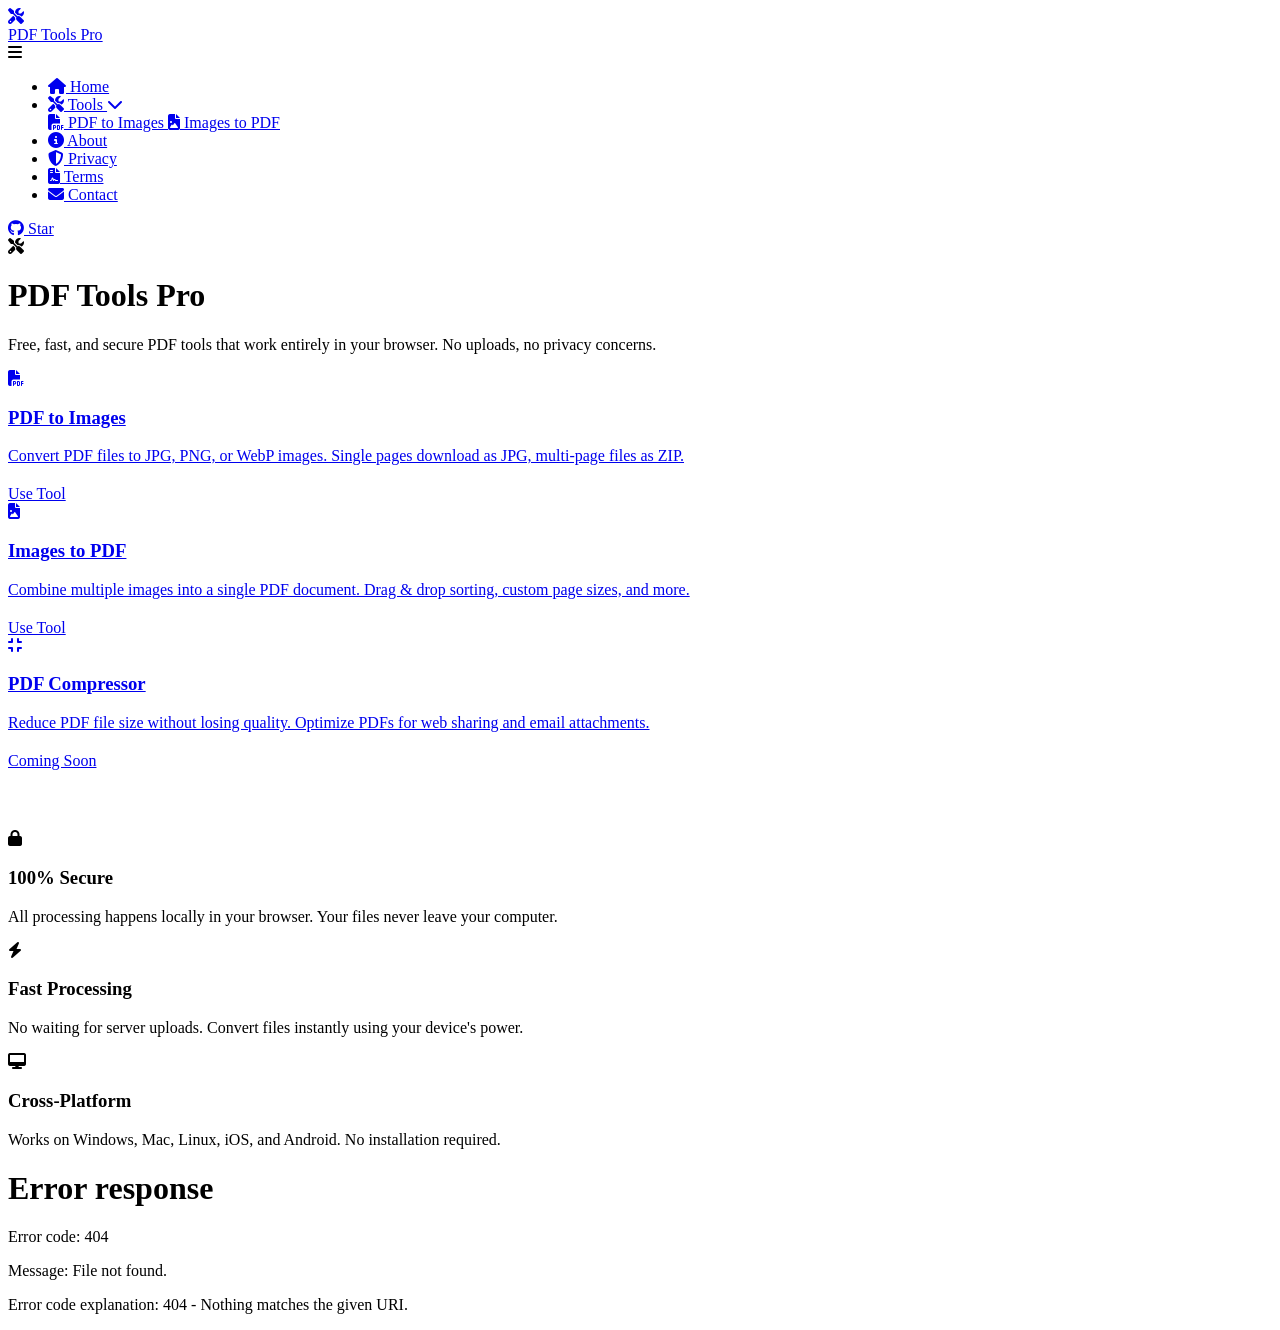
==== index.html @ 6f32bc09 "Add files via upload" ====
<!DOCTYPE html>
<html lang="en">
<head>
    <meta charset="UTF-8">
    <meta name="viewport" content="width=device-width, initial-scale=1.0">
    <title>PDF Tools Pro | Free Online PDF Converter</title>
    <link rel="stylesheet" href="https://cdnjs.cloudflare.com/ajax/libs/font-awesome/6.4.0/css/all.min.css">
    <link rel="stylesheet" href="style.css">
    <link rel="icon" href="assets/images/favicon.ico" type="image/x-icon">
</head>
<body>
    <div id="navigation-container"></div>
    
    <div class="container">
        <header>
            <div class="logo">
                <div class="logo-icon">
                    <i class="fas fa-tools"></i>
                </div>
                <h1>PDF Tools Pro</h1>
            </div>
            <p class="tagline">Free, fast, and secure PDF tools that work entirely in your browser. No uploads, no privacy concerns.</p>
        </header>

        <main>
            <div class="tools-grid">
                <a href="pdf-to-images.html" class="tool-card">
                    <div class="tool-icon">
                        <i class="fas fa-file-pdf"></i>
                    </div>
                    <h3>PDF to Images</h3>
                    <p>Convert PDF files to JPG, PNG, or WebP images. Single pages download as JPG, multi-page files as ZIP.</p>
                    <div class="btn" style="margin-top: 20px;">Use Tool</div>
                </a>
                
                <a href="image-to-pdf.html" class="tool-card">
                    <div class="tool-icon">
                        <i class="fas fa-file-image"></i>
                    </div>
                    <h3>Images to PDF</h3>
                    <p>Combine multiple images into a single PDF document. Drag & drop sorting, custom page sizes, and more.</p>
                    <div class="btn" style="margin-top: 20px;">Use Tool</div>
                </a>
                
                <a href="#" class="tool-card">
                    <div class="tool-icon">
                        <i class="fas fa-compress"></i>
                    </div>
                    <h3>PDF Compressor</h3>
                    <p>Reduce PDF file size without losing quality. Optimize PDFs for web sharing and email attachments.</p>
                    <div class="btn" style="margin-top: 20px;">Coming Soon</div>
                </a>
            </div>
            
            <div class="features" style="margin-top: 60px;">
                <div class="feature-card">
                    <div class="feature-icon">
                        <i class="fas fa-lock"></i>
                    </div>
                    <h3>100% Secure</h3>
                    <p>All processing happens locally in your browser. Your files never leave your computer.</p>
                </div>
                
                <div class="feature-card">
                    <div class="feature-icon">
                        <i class="fas fa-bolt"></i>
                    </div>
                    <h3>Fast Processing</h3>
                    <p>No waiting for server uploads. Convert files instantly using your device's power.</p>
                </div>
                
                <div class="feature-card">
                    <div class="feature-icon">
                        <i class="fas fa-desktop"></i>
                    </div>
                    <h3>Cross-Platform</h3>
                    <p>Works on Windows, Mac, Linux, iOS, and Android. No installation required.</p>
                </div>
            </div>
        </main>
    </div>
    
    <div id="footer-container"></div>

    <script>
        // Load navigation
        fetch('components/navigation.html')
            .then(response => response.text())
            .then(data => {
                document.getElementById('navigation-container').innerHTML = data;
                // Update active link for home page
                const links = document.querySelectorAll('.nav-link');
                links.forEach(link => link.classList.remove('active'));
            });
        
        // Load footer
        fetch('components/footer.html')
            .then(response => response.text())
            .then(data => {
                document.getElementById('footer-container').innerHTML = data;
            });
    </script>
</body>
</html>
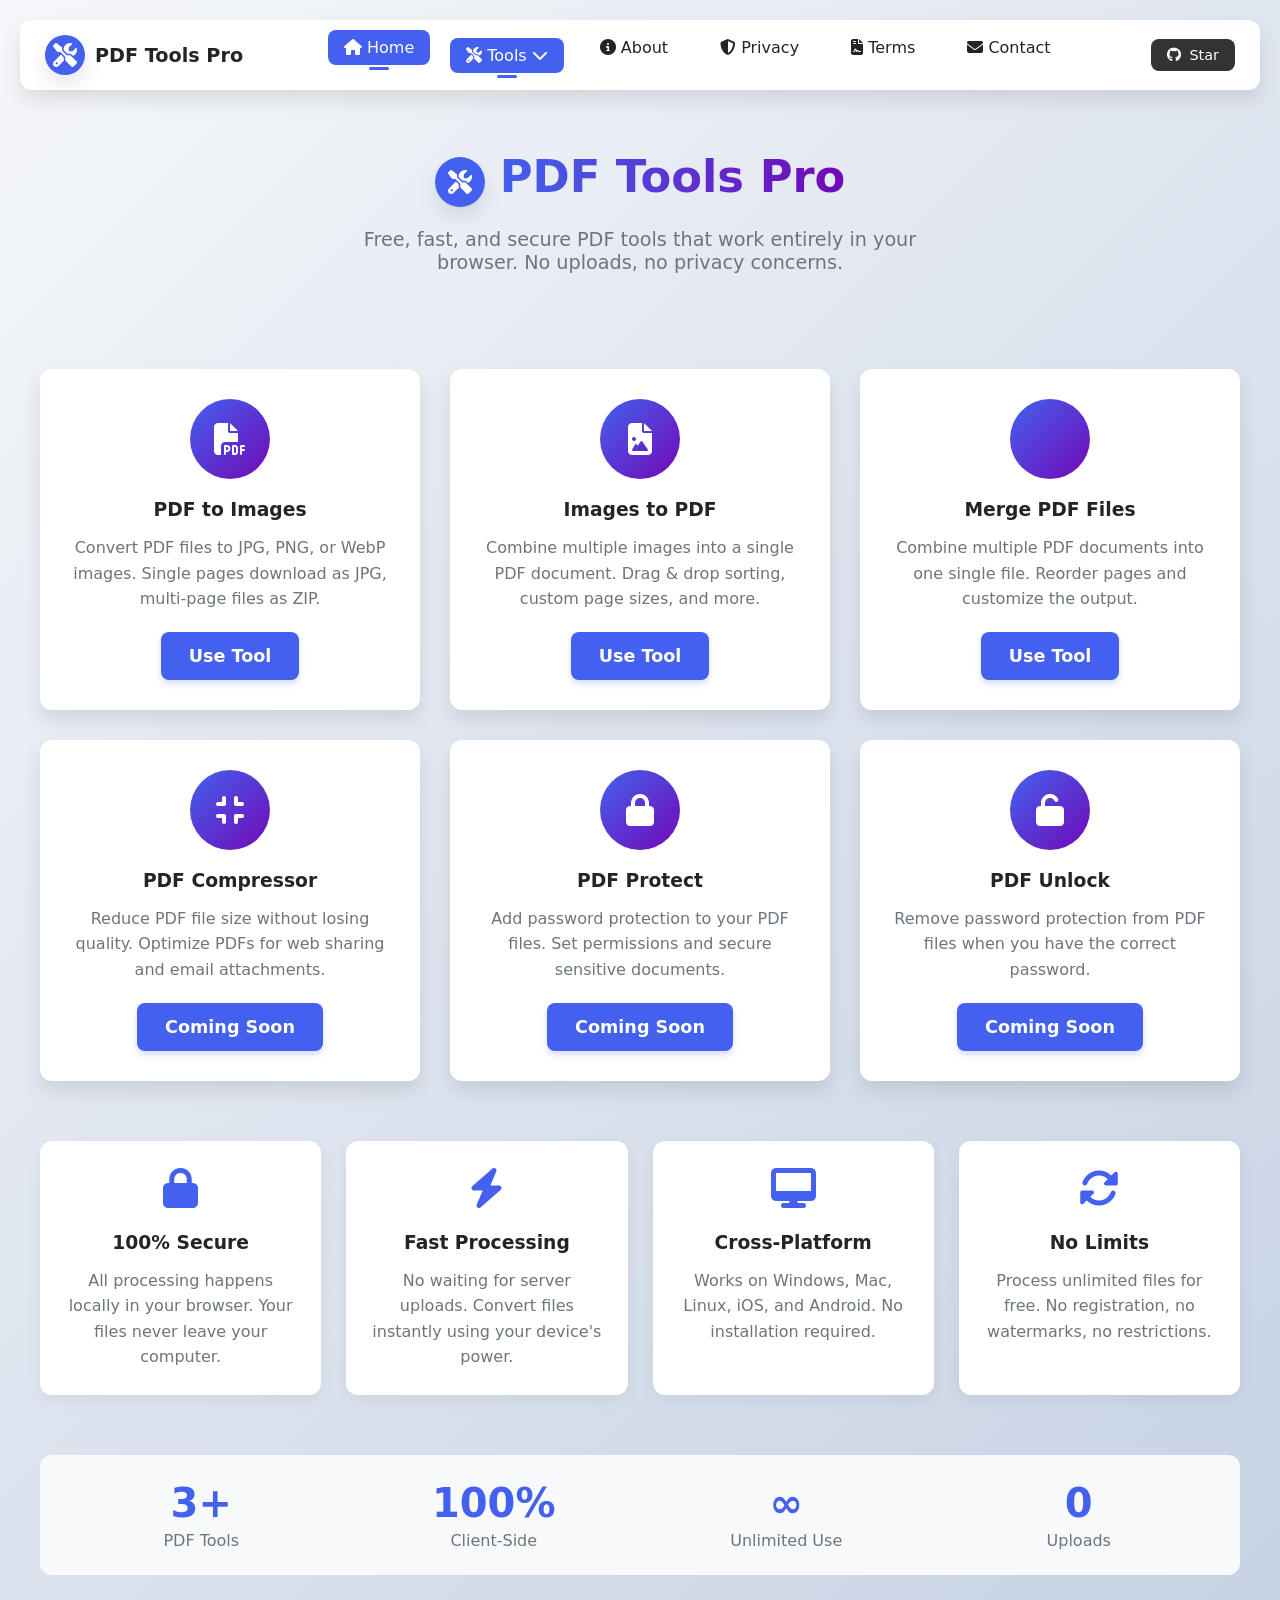
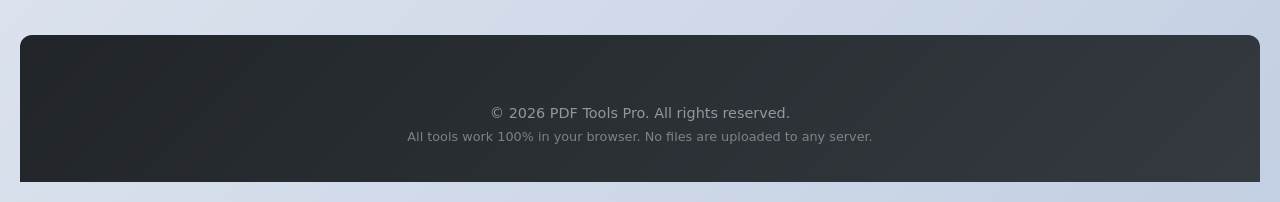
==== commit 7cffb16d: "Update index.html" ====
--- a/index.html
+++ b/index.html
@@ -42,12 +42,39 @@
                     <div class="btn" style="margin-top: 20px;">Use Tool</div>
                 </a>
                 
+                <a href="tools/merge-pdf.html" class="tool-card">
+                    <div class="tool-icon">
+                        <i class="fas fa-merge"></i>
+                    </div>
+                    <h3>Merge PDF Files</h3>
+                    <p>Combine multiple PDF documents into one single file. Reorder pages and customize the output.</p>
+                    <div class="btn" style="margin-top: 20px;">Use Tool</div>
+                </a>
+                
                 <a href="#" class="tool-card">
                     <div class="tool-icon">
                         <i class="fas fa-compress"></i>
                     </div>
                     <h3>PDF Compressor</h3>
                     <p>Reduce PDF file size without losing quality. Optimize PDFs for web sharing and email attachments.</p>
+                    <div class="btn" style="margin-top: 20px;">Coming Soon</div>
+                </a>
+                
+                <a href="#" class="tool-card">
+                    <div class="tool-icon">
+                        <i class="fas fa-lock"></i>
+                    </div>
+                    <h3>PDF Protect</h3>
+                    <p>Add password protection to your PDF files. Set permissions and secure sensitive documents.</p>
+                    <div class="btn" style="margin-top: 20px;">Coming Soon</div>
+                </a>
+                
+                <a href="#" class="tool-card">
+                    <div class="tool-icon">
+                        <i class="fas fa-unlock"></i>
+                    </div>
+                    <h3>PDF Unlock</h3>
+                    <p>Remove password protection from PDF files when you have the correct password.</p>
                     <div class="btn" style="margin-top: 20px;">Coming Soon</div>
                 </a>
             </div>
@@ -76,6 +103,33 @@
                     <h3>Cross-Platform</h3>
                     <p>Works on Windows, Mac, Linux, iOS, and Android. No installation required.</p>
                 </div>
+                
+                <div class="feature-card">
+                    <div class="feature-icon">
+                        <i class="fas fa-sync-alt"></i>
+                    </div>
+                    <h3>No Limits</h3>
+                    <p>Process unlimited files for free. No registration, no watermarks, no restrictions.</p>
+                </div>
+            </div>
+            
+            <div class="stats" style="margin-top: 60px;">
+                <div class="stat-item">
+                    <div class="stat-value">3+</div>
+                    <div class="stat-label">PDF Tools</div>
+                </div>
+                <div class="stat-item">
+                    <div class="stat-value">100%</div>
+                    <div class="stat-label">Client-Side</div>
+                </div>
+                <div class="stat-item">
+                    <div class="stat-value">∞</div>
+                    <div class="stat-label">Unlimited Use</div>
+                </div>
+                <div class="stat-item">
+                    <div class="stat-value">0</div>
+                    <div class="stat-label">Uploads</div>
+                </div>
             </div>
         </main>
     </div>
@@ -85,19 +139,59 @@
     <script>
         // Load navigation
         fetch('components/navigation.html')
-            .then(response => response.text())
+            .then(response => {
+                if (!response.ok) throw new Error('Network response was not ok');
+                return response.text();
+            })
             .then(data => {
                 document.getElementById('navigation-container').innerHTML = data;
                 // Update active link for home page
                 const links = document.querySelectorAll('.nav-link');
                 links.forEach(link => link.classList.remove('active'));
+                
+                // Set active for home if on index page
+                const currentPath = window.location.pathname;
+                if (currentPath.endsWith('index.html') || currentPath.endsWith('/')) {
+                    links.forEach(link => {
+                        if (link.href.includes('index.html') || link.getAttribute('href') === '/') {
+                            link.classList.add('active');
+                        }
+                    });
+                }
+            })
+            .catch(error => {
+                console.error('Error loading navigation:', error);
+                // Fallback navigation
+                document.getElementById('navigation-container').innerHTML = `
+                    <nav class="navbar">
+                        <a href="/" class="nav-brand">
+                            <div class="logo-icon"><i class="fas fa-tools"></i></div>
+                            PDF Tools Pro
+                        </a>
+                    </nav>`;
             });
         
         // Load footer
         fetch('components/footer.html')
-            .then(response => response.text())
+            .then(response => {
+                if (!response.ok) throw new Error('Network response was not ok');
+                return response.text();
+            })
             .then(data => {
                 document.getElementById('footer-container').innerHTML = data;
+            })
+            .catch(error => {
+                console.error('Error loading footer:', error);
+                // Fallback footer
+                document.getElementById('footer-container').innerHTML = `
+                    <footer class="footer">
+                        <div class="footer-content">
+                            <div class="footer-copyright">
+                                <p>© ${new Date().getFullYear()} PDF Tools Pro. All rights reserved.</p>
+                                <p class="disclaimer">All tools work 100% in your browser. No files are uploaded to any server.</p>
+                            </div>
+                        </div>
+                    </footer>`;
             });
     </script>
 </body>
--- a/style.css
+++ b/style.css
@@ -0,0 +1,1436 @@
+:root {
+    --primary: #4361ee;
+    --primary-dark: #3a56d4;
+    --secondary: #7209b7;
+    --light: #f8f9fa;
+    --dark: #212529;
+    --success: #4cc9f0;
+    --warning: #f72585;
+    --gray: #6c757d;
+    --light-gray: #e9ecef;
+    --border-radius: 12px;
+    --box-shadow: 0 10px 20px rgba(0,0,0,0.1);
+    --transition: all 0.3s ease;
+}
+
+* {
+    margin: 0;
+    padding: 0;
+    box-sizing: border-box;
+    font-family: 'Segoe UI', system-ui, sans-serif;
+}
+/* Fix for drag and drop area */
+.upload-area {
+    cursor: pointer;
+    transition: all 0.3s ease;
+}
+
+.upload-area.dragover {
+    background-color: rgba(67, 97, 238, 0.1) !important;
+    border-color: var(--primary) !important;
+    transform: scale(1.02);
+}
+
+.preview-filename {
+    font-size: 0.9rem;
+    overflow: hidden;
+    text-overflow: ellipsis;
+    white-space: nowrap;
+    max-width: 80%;
+    display: inline-block;
+}
+
+/* Fix for buttons in preview items */
+.preview-item .btn {
+    font-size: 0.8rem;
+    padding: 5px 10px;
+    margin-top: 5px;
+}
+
+/* Better visual feedback for drag and drop */
+@keyframes pulse {
+    0% { box-shadow: 0 0 0 0 rgba(67, 97, 238, 0.4); }
+    70% { box-shadow: 0 0 0 10px rgba(67, 97, 238, 0); }
+    100% { box-shadow: 0 0 0 0 rgba(67, 97, 238, 0); }
+}
+
+.dragover {
+    animation: pulse 1.5s infinite;
+}
+
+/* Fix for sortable items */
+.sortable-ghost {
+    opacity: 0.4;
+    background: var(--light-gray);
+    border: 2px dashed var(--primary);
+}
+
+.sortable-chosen {
+    background: var(--light);
+    box-shadow: 0 5px 15px rgba(0,0,0,0.1);
+}
+
+.sortable-drag {
+    opacity: 0.8;
+    transform: rotate(2deg);
+}
+
+/* Ensure file input is accessible */
+.file-input {
+    position: absolute;
+    width: 1px;
+    height: 1px;
+    padding: 0;
+    margin: -1px;
+    overflow: hidden;
+    clip: rect(0, 0, 0, 0);
+    border: 0;
+}
+body {
+    background: linear-gradient(135deg, #f5f7fa 0%, #c3cfe2 100%);
+    min-height: 100vh;
+    color: var(--dark);
+    padding: 20px;
+}
+
+.container {
+    max-width: 1200px;
+    margin: 0 auto;
+}
+
+/* Navigation Styles */
+.navbar {
+    background: white;
+    border-radius: var(--border-radius);
+    box-shadow: var(--box-shadow);
+    padding: 15px 25px;
+    margin-bottom: 30px;
+    display: flex;
+    justify-content: space-between;
+    align-items: center;
+}
+
+.nav-brand {
+    display: flex;
+    align-items: center;
+    gap: 10px;
+    text-decoration: none;
+    color: var(--dark);
+    font-weight: bold;
+    font-size: 1.2rem;
+}
+
+.nav-brand .logo-icon {
+    background: var(--primary);
+    width: 40px;
+    height: 40px;
+    border-radius: 50%;
+    display: flex;
+    align-items: center;
+    justify-content: center;
+    color: white;
+}
+
+.nav-menu {
+    display: flex;
+    gap: 20px;
+    list-style: none;
+}
+
+.nav-link {
+    color: var(--dark);
+    text-decoration: none;
+    padding: 8px 16px;
+    border-radius: 8px;
+    transition: var(--transition);
+}
+
+.nav-link:hover, .nav-link.active {
+    background: var(--primary);
+    color: white;
+}
+
+/* Main content styles */
+header {
+    text-align: center;
+    padding: 30px 20px;
+    margin-bottom: 30px;
+}
+
+.logo {
+    display: flex;
+    align-items: center;
+    justify-content: center;
+    gap: 15px;
+    margin-bottom: 15px;
+}
+
+.logo-icon {
+    background: var(--primary);
+    width: 50px;
+    height: 50px;
+    border-radius: 50%;
+    display: flex;
+    align-items: center;
+    justify-content: center;
+    color: white;
+    font-size: 24px;
+    box-shadow: var(--box-shadow);
+}
+
+h1 {
+    font-size: 2.8rem;
+    background: linear-gradient(to right, var(--primary), var(--secondary));
+    -webkit-background-clip: text;
+    background-clip: text;
+    color: transparent;
+    margin-bottom: 10px;
+}
+
+.tagline {
+    font-size: 1.2rem;
+    color: var(--gray);
+    max-width: 600px;
+    margin: 0 auto 25px;
+}
+
+.app-card {
+    background: white;
+    border-radius: var(--border-radius);
+    box-shadow: var(--box-shadow);
+    overflow: hidden;
+    margin-bottom: 30px;
+}
+
+.card-header {
+    background: linear-gradient(to right, var(--primary), var(--secondary));
+    color: white;
+    padding: 25px;
+    text-align: center;
+}
+
+.card-header h2 {
+    font-size: 1.8rem;
+    margin-bottom: 10px;
+}
+
+.card-body {
+    padding: 30px;
+}
+
+.upload-area {
+    border: 3px dashed var(--light-gray);
+    border-radius: var(--border-radius);
+    padding: 60px 30px;
+    text-align: center;
+    transition: var(--transition);
+    margin-bottom: 30px;
+    cursor: pointer;
+}
+
+.upload-area:hover, .upload-area.dragover {
+    border-color: var(--primary);
+    background-color: rgba(67, 97, 238, 0.05);
+}
+
+.upload-icon {
+    font-size: 4rem;
+    color: var(--primary);
+    margin-bottom: 20px;
+}
+
+.upload-text {
+    font-size: 1.3rem;
+    margin-bottom: 15px;
+    color: var(--dark);
+}
+
+.upload-subtext {
+    color: var(--gray);
+    margin-bottom: 25px;
+}
+
+.btn {
+    display: inline-block;
+    background: var(--primary);
+    color: white;
+    border: none;
+    padding: 14px 28px;
+    border-radius: 8px;
+    font-size: 1.1rem;
+    font-weight: 600;
+    cursor: pointer;
+    transition: var(--transition);
+    text-align: center;
+    text-decoration: none;
+    box-shadow: 0 4px 6px rgba(67, 97, 238, 0.2);
+}
+
+.btn:hover {
+    background: var(--primary-dark);
+    transform: translateY(-2px);
+    box-shadow: 0 6px 12px rgba(67, 97, 238, 0.3);
+}
+
+.btn-secondary {
+    background: var(--secondary);
+}
+
+.btn-secondary:hover {
+    background: #5e08a0;
+}
+
+.btn-success {
+    background: var(--success);
+}
+
+.btn-warning {
+    background: var(--warning);
+}
+
+.file-input {
+    display: none;
+}
+
+.controls {
+    display: flex;
+    flex-wrap: wrap;
+    gap: 15px;
+    justify-content: center;
+    margin-top: 25px;
+}
+
+.option-group {
+    display: flex;
+    flex-wrap: wrap;
+    gap: 20px;
+    margin-top: 25px;
+    justify-content: center;
+}
+
+.option {
+    display: flex;
+    align-items: center;
+    gap: 8px;
+}
+
+.option label {
+    color: var(--dark);
+    font-weight: 500;
+}
+
+select {
+    padding: 10px 15px;
+    border-radius: 8px;
+    border: 1px solid var(--light-gray);
+    background: white;
+    color: var(--dark);
+    font-size: 1rem;
+}
+
+.preview-section {
+    margin-top: 40px;
+}
+
+.preview-header {
+    display: flex;
+    justify-content: space-between;
+    align-items: center;
+    margin-bottom: 20px;
+    flex-wrap: wrap;
+    gap: 15px;
+}
+
+.preview-header h3 {
+    font-size: 1.5rem;
+    color: var(--dark);
+}
+
+.preview-container {
+    display: grid;
+    grid-template-columns: repeat(auto-fill, minmax(250px, 1fr));
+    gap: 20px;
+}
+
+.preview-item {
+    background: var(--light);
+    border-radius: var(--border-radius);
+    overflow: hidden;
+    box-shadow: 0 4px 8px rgba(0,0,0,0.08);
+    transition: var(--transition);
+}
+
+.preview-item:hover {
+    transform: translateY(-5px);
+    box-shadow: 0 8px 15px rgba(0,0,0,0.1);
+}
+
+.preview-img {
+    width: 100%;
+    height: 200px;
+    object-fit: cover;
+    display: block;
+    background: #f0f0f0;
+}
+
+.preview-info {
+    padding: 15px;
+}
+
+.preview-info h4 {
+    margin-bottom: 8px;
+    color: var(--dark);
+}
+
+.preview-info p {
+    color: var(--gray);
+    font-size: 0.9rem;
+}
+
+.hidden {
+    display: none;
+}
+
+.loading {
+    text-align: center;
+    padding: 40px;
+}
+
+.spinner {
+    width: 60px;
+    height: 60px;
+    border: 5px solid rgba(67, 97, 238, 0.2);
+    border-top-color: var(--primary);
+    border-radius: 50%;
+    margin: 0 auto 20px;
+    animation: spin 1s linear infinite;
+}
+
+@keyframes spin {
+    to { transform: rotate(360deg); }
+}
+
+.stats {
+    display: flex;
+    justify-content: space-around;
+    flex-wrap: wrap;
+    gap: 20px;
+    margin-top: 30px;
+    padding: 25px;
+    background: var(--light);
+    border-radius: var(--border-radius);
+}
+
+.stat-item {
+    text-align: center;
+    flex: 1;
+    min-width: 150px;
+}
+
+.stat-value {
+    font-size: 2.5rem;
+    font-weight: 700;
+    color: var(--primary);
+    margin-bottom: 5px;
+}
+
+.stat-label {
+    color: var(--gray);
+    font-size: 1rem;
+}
+
+.features {
+    display: grid;
+    grid-template-columns: repeat(auto-fit, minmax(280px, 1fr));
+    gap: 25px;
+    margin-top: 40px;
+}
+
+.feature-card {
+    background: white;
+    padding: 25px;
+    border-radius: var(--border-radius);
+    box-shadow: 0 5px 15px rgba(0,0,0,0.05);
+    text-align: center;
+    transition: var(--transition);
+}
+
+.feature-card:hover {
+    transform: translateY(-5px);
+    box-shadow: 0 10px 20px rgba(0,0,0,0.1);
+}
+
+.feature-icon {
+    font-size: 2.5rem;
+    color: var(--primary);
+    margin-bottom: 20px;
+}
+
+.feature-card h3 {
+    margin-bottom: 15px;
+    color: var(--dark);
+}
+
+.feature-card p {
+    color: var(--gray);
+    line-height: 1.6;
+}
+
+@media (max-width: 768px) {
+    .navbar {
+        flex-direction: column;
+        gap: 15px;
+    }
+    
+    .nav-menu {
+        flex-wrap: wrap;
+        justify-content: center;
+    }
+    
+    h1 {
+        font-size: 2.2rem;
+    }
+    
+    .card-body {
+        padding: 20px;
+    }
+    
+    .upload-area {
+        padding: 40px 20px;
+    }
+    
+    .controls {
+        flex-direction: column;
+        align-items: center;
+    }
+    
+    .btn {
+        width: 100%;
+        max-width: 300px;
+    }
+}
+/* Tabs for multiple tools */
+.tabs {
+    display: flex;
+    justify-content: center;
+    margin: 30px 0;
+    gap: 10px;
+}
+
+.tab-btn {
+    padding: 12px 30px;
+    background: white;
+    border: 2px solid var(--light-gray);
+    border-radius: var(--border-radius);
+    font-size: 1rem;
+    font-weight: 600;
+    color: var(--dark);
+    cursor: pointer;
+    transition: var(--transition);
+}
+
+.tab-btn:hover {
+    border-color: var(--primary);
+    color: var(--primary);
+}
+
+.tab-btn.active {
+    background: var(--primary);
+    color: white;
+    border-color: var(--primary);
+}
+
+/* Sortable styles */
+.sortable-ghost {
+    opacity: 0.4;
+    background: var(--light-gray);
+}
+
+.sortable-chosen {
+    background: var(--light-gray);
+}
+
+.sortable-drag {
+    opacity: 1;
+}
+
+.preview-item {
+    position: relative;
+    cursor: move;
+}
+
+.preview-header {
+    display: flex;
+    justify-content: space-between;
+    align-items: center;
+    padding: 10px 15px;
+    background: rgba(0,0,0,0.05);
+    border-bottom: 1px solid var(--light-gray);
+}
+
+.preview-header span {
+    font-weight: 500;
+    font-size: 0.9rem;
+    white-space: nowrap;
+    overflow: hidden;
+    text-overflow: ellipsis;
+}
+
+.remove-btn {
+    background: none;
+    border: none;
+    color: var(--warning);
+    cursor: pointer;
+    padding: 5px;
+    border-radius: 4px;
+    transition: var(--transition);
+}
+
+.remove-btn:hover {
+    background: rgba(247, 37, 133, 0.1);
+}
+
+.preview-info {
+    display: flex;
+    justify-content: space-between;
+    padding: 10px 15px;
+    font-size: 0.85rem;
+    color: var(--gray);
+}
+
+.preview-actions {
+    display: flex;
+    justify-content: space-between;
+    margin-top: 20px;
+    padding-top: 20px;
+    border-top: 1px solid var(--light-gray);
+}
+
+/* Checkbox styling */
+.option label[for^="imageOrder"],
+.option label[for^="compressImages"],
+.option label[for^="addPageNumbers"] {
+    display: flex;
+    align-items: center;
+    gap: 8px;
+    cursor: pointer;
+}
+
+.option input[type="checkbox"] {
+    width: 18px;
+    height: 18px;
+    cursor: pointer;
+}
+
+/* Navigation highlight */
+.nav-link.active {
+    position: relative;
+}
+
+.nav-link.active::after {
+    content: '';
+    position: absolute;
+    bottom: -5px;
+    left: 50%;
+    transform: translateX(-50%);
+    width: 20px;
+    height: 3px;
+    background: var(--primary);
+    border-radius: 2px;
+}
+
+/* Tool selection page */
+.tools-grid {
+    display: grid;
+    grid-template-columns: repeat(auto-fit, minmax(300px, 1fr));
+    gap: 30px;
+    margin-top: 40px;
+}
+
+.tool-card {
+    background: white;
+    border-radius: var(--border-radius);
+    padding: 30px;
+    text-align: center;
+    box-shadow: var(--box-shadow);
+    transition: var(--transition);
+    text-decoration: none;
+    color: inherit;
+    display: block;
+}
+
+.tool-card:hover {
+    transform: translateY(-10px);
+    box-shadow: 0 20px 40px rgba(0,0,0,0.15);
+}
+
+.tool-icon {
+    width: 80px;
+    height: 80px;
+    background: linear-gradient(135deg, var(--primary), var(--secondary));
+    border-radius: 50%;
+    display: flex;
+    align-items: center;
+    justify-content: center;
+    margin: 0 auto 20px;
+    color: white;
+    font-size: 32px;
+}
+
+.tool-card h3 {
+    margin-bottom: 15px;
+    color: var(--dark);
+}
+
+.tool-card p {
+    color: var(--gray);
+    line-height: 1.6;
+}
+/* Footer Styles */
+.footer {
+    background: linear-gradient(135deg, #212529 0%, #343a40 100%);
+    color: white;
+    padding: 50px 20px 30px;
+    margin-top: 60px;
+    border-radius: var(--border-radius) var(--border-radius) 0 0;
+}
+
+.footer-content {
+    max-width: 1200px;
+    margin: 0 auto;
+    text-align: center;
+}
+
+.footer-main {
+    display: flex;
+    flex-wrap: wrap;
+    justify-content: space-between;
+    align-items: flex-start;
+    gap: 40px;
+    margin-bottom: 40px;
+    padding-bottom: 30px;
+    border-bottom: 1px solid rgba(255, 255, 255, 0.1);
+    text-align: left;
+}
+
+.footer-logo {
+    display: flex;
+    align-items: center;
+    gap: 15px;
+    flex: 1;
+    min-width: 250px;
+}
+
+.logo-icon.small {
+    width: 40px;
+    height: 40px;
+    font-size: 20px;
+}
+
+.footer-brand h3 {
+    color: white;
+    margin-bottom: 5px;
+    font-size: 1.5rem;
+}
+
+.footer-brand p {
+    color: rgba(255, 255, 255, 0.7);
+    font-size: 0.9rem;
+}
+
+.footer-links {
+    display: flex;
+    flex-wrap: wrap;
+    gap: 40px;
+    flex: 2;
+}
+
+.link-group {
+    text-align: left;
+}
+
+.link-group h4 {
+    color: white;
+    margin-bottom: 15px;
+    font-size: 1.1rem;
+    font-weight: 600;
+}
+
+.link-group a {
+    display: block;
+    color: rgba(255, 255, 255, 0.7);
+    text-decoration: none;
+    margin-bottom: 10px;
+    transition: var(--transition);
+}
+
+.link-group a:hover {
+    color: var(--primary);
+    transform: translateX(5px);
+}
+
+.footer-bottom {
+    text-align: center;
+}
+
+.footer-tech {
+    margin-bottom: 20px;
+}
+
+.footer-tech p {
+    color: rgba(255, 255, 255, 0.7);
+    margin-bottom: 5px;
+}
+
+.footer-actions {
+    display: flex;
+    justify-content: center;
+    flex-wrap: wrap;
+    gap: 20px;
+    margin-bottom: 25px;
+}
+
+.github-link, .reset-link {
+    display: inline-flex;
+    align-items: center;
+    gap: 8px;
+    color: white;
+    text-decoration: none;
+    padding: 10px 20px;
+    background: rgba(255, 255, 255, 0.1);
+    border-radius: 8px;
+    transition: var(--transition);
+}
+
+.github-link:hover {
+    background: rgba(255, 255, 255, 0.2);
+    color: white;
+}
+
+.reset-link:hover {
+    background: rgba(247, 37, 133, 0.2);
+    color: #f72585;
+}
+
+.footer-copyright {
+    color: rgba(255, 255, 255, 0.5);
+    font-size: 0.9rem;
+    margin-top: 20px;
+}
+
+.footer-copyright p {
+    margin-bottom: 8px;
+}
+
+.disclaimer {
+    font-size: 0.8rem;
+    color: rgba(255, 255, 255, 0.4);
+}
+
+/* Navigation Updates */
+.navbar {
+    position: relative;
+    display: flex;
+    justify-content: space-between;
+    align-items: center;
+    flex-wrap: wrap;
+    gap: 20px;
+}
+
+.nav-toggle {
+    display: none;
+    background: none;
+    border: none;
+    color: var(--dark);
+    font-size: 1.5rem;
+    cursor: pointer;
+    padding: 5px;
+}
+
+.dropdown {
+    position: relative;
+}
+
+.dropdown-toggle {
+    display: flex;
+    align-items: center;
+    gap: 5px;
+}
+
+.dropdown-menu {
+    position: absolute;
+    top: 100%;
+    left: 0;
+    background: white;
+    border-radius: var(--border-radius);
+    box-shadow: var(--box-shadow);
+    padding: 10px 0;
+    min-width: 200px;
+    opacity: 0;
+    visibility: hidden;
+    transform: translateY(10px);
+    transition: var(--transition);
+    z-index: 1000;
+}
+
+.dropdown:hover .dropdown-menu {
+    opacity: 1;
+    visibility: visible;
+    transform: translateY(0);
+}
+
+.dropdown-item {
+    display: flex;
+    align-items: center;
+    gap: 10px;
+    padding: 10px 20px;
+    color: var(--dark);
+    text-decoration: none;
+    transition: var(--transition);
+}
+
+.dropdown-item:hover {
+    background: var(--light-gray);
+    color: var(--primary);
+}
+
+.nav-actions {
+    display: flex;
+    align-items: center;
+    gap: 15px;
+}
+
+.github-btn {
+    background: #333;
+    color: white;
+    padding: 8px 16px;
+    border-radius: 8px;
+    text-decoration: none;
+    display: flex;
+    align-items: center;
+    gap: 8px;
+    font-size: 0.9rem;
+    transition: var(--transition);
+}
+
+.github-btn:hover {
+    background: #444;
+    transform: translateY(-2px);
+}
+
+/* Mobile Navigation */
+@media (max-width: 768px) {
+    .nav-toggle {
+        display: block;
+    }
+    
+    .nav-menu {
+        display: none;
+        width: 100%;
+        flex-direction: column;
+        background: white;
+        position: absolute;
+        top: 100%;
+        left: 0;
+        border-radius: var(--border-radius);
+        box-shadow: var(--box-shadow);
+        padding: 20px;
+        z-index: 1000;
+    }
+    
+    .nav-menu.active {
+        display: flex;
+    }
+    
+    .nav-menu li {
+        width: 100%;
+        margin-bottom: 10px;
+    }
+    
+    .nav-link {
+        display: block;
+        width: 100%;
+        text-align: left;
+    }
+    
+    .dropdown-menu {
+        position: static;
+        opacity: 1;
+        visibility: visible;
+        transform: none;
+        box-shadow: none;
+        padding-left: 20px;
+        display: none;
+    }
+    
+    .dropdown.active .dropdown-menu {
+        display: block;
+    }
+    
+    .footer-main {
+        flex-direction: column;
+        text-align: center;
+        gap: 30px;
+    }
+    
+    .footer-logo {
+        justify-content: center;
+        text-align: center;
+    }
+    
+    .footer-links {
+        justify-content: center;
+        text-align: center;
+        gap: 30px;
+    }
+    
+    .link-group {
+        text-align: center;
+    }
+}
+/* About Page Styles */
+.about-content {
+    max-width: 800px;
+    margin: 0 auto;
+}
+
+.about-content h2 {
+    color: var(--primary);
+    margin: 30px 0 15px;
+    padding-bottom: 10px;
+    border-bottom: 2px solid var(--light-gray);
+}
+
+.about-content p {
+    line-height: 1.6;
+    margin-bottom: 20px;
+}
+
+.feature-list {
+    list-style: none;
+    padding: 0;
+    margin: 20px 0;
+}
+
+.feature-list li {
+    padding: 10px 0;
+    padding-left: 30px;
+    position: relative;
+    border-bottom: 1px solid var(--light-gray);
+}
+
+.feature-list li:before {
+    content: '✓';
+    color: var(--success);
+    position: absolute;
+    left: 0;
+    font-weight: bold;
+}
+
+.tech-stack {
+    display: flex;
+    flex-wrap: wrap;
+    gap: 20px;
+    margin: 20px 0;
+}
+
+.tech-item {
+    display: flex;
+    flex-direction: column;
+    align-items: center;
+    gap: 10px;
+    padding: 15px;
+    background: var(--light);
+    border-radius: var(--border-radius);
+    min-width: 100px;
+}
+
+.tech-item i {
+    font-size: 2.5rem;
+}
+
+.tech-item span {
+    font-weight: 500;
+}
+
+.contact-info {
+    display: flex;
+    gap: 15px;
+    flex-wrap: wrap;
+    margin: 30px 0;
+}
+
+/* Privacy Page Styles */
+.policy-content {
+    max-width: 800px;
+    margin: 0 auto;
+}
+
+.policy-highlight {
+    background: linear-gradient(135deg, var(--primary), var(--secondary));
+    color: white;
+    padding: 30px;
+    border-radius: var(--border-radius);
+    text-align: center;
+    margin-bottom: 40px;
+}
+
+.policy-highlight i {
+    font-size: 3rem;
+    margin-bottom: 15px;
+}
+
+.policy-highlight h3 {
+    margin-bottom: 10px;
+    font-size: 1.8rem;
+}
+
+.privacy-features {
+    margin: 30px 0;
+}
+
+.privacy-item {
+    display: flex;
+    gap: 20px;
+    align-items: flex-start;
+    padding: 20px;
+    background: var(--light);
+    border-radius: var(--border-radius);
+    margin-bottom: 15px;
+}
+
+.privacy-item i {
+    color: var(--primary);
+    font-size: 1.5rem;
+    margin-top: 5px;
+}
+
+.privacy-item h4 {
+    margin-bottom: 8px;
+    color: var(--dark);
+}
+
+.privacy-item p {
+    color: var(--gray);
+    line-height: 1.6;
+}
+
+.policy-content ul {
+    padding-left: 20px;
+    margin: 15px 0;
+}
+
+.policy-content li {
+    margin-bottom: 10px;
+    line-height: 1.6;
+}
+
+.policy-actions {
+    display: flex;
+    gap: 15px;
+    flex-wrap: wrap;
+    margin: 30px 0;
+}
+
+.policy-update {
+    background: var(--light);
+    padding: 20px;
+    border-radius: var(--border-radius);
+    margin-top: 40px;
+    border-left: 4px solid var(--primary);
+}
+
+/* Terms Page Styles */
+.terms-content {
+    max-width: 800px;
+    margin: 0 auto;
+}
+
+.terms-notice {
+    background: #fff3cd;
+    border: 1px solid #ffeaa7;
+    padding: 20px;
+    border-radius: var(--border-radius);
+    display: flex;
+    gap: 15px;
+    align-items: flex-start;
+    margin-bottom: 30px;
+}
+
+.terms-notice i {
+    color: #ff9f43;
+    font-size: 1.5rem;
+    margin-top: 3px;
+}
+
+.terms-content h2 {
+    color: var(--primary);
+    margin: 25px 0 15px;
+    font-size: 1.4rem;
+}
+
+.terms-content p {
+    line-height: 1.6;
+    margin-bottom: 15px;
+}
+
+.terms-actions {
+    display: flex;
+    gap: 15px;
+    flex-wrap: wrap;
+    margin: 40px 0;
+}
+
+.terms-summary {
+    background: linear-gradient(135deg, #f8f9fa, #e9ecef);
+    padding: 25px;
+    border-radius: var(--border-radius);
+    border-left: 4px solid var(--success);
+}
+
+.terms-summary h3 {
+    color: var(--dark);
+    margin-bottom: 10px;
+}
+
+/* Contact Page Styles */
+.contact-methods {
+    display: grid;
+    grid-template-columns: repeat(auto-fit, minmax(250px, 1fr));
+    gap: 25px;
+    margin-bottom: 40px;
+}
+
+.contact-card {
+    background: var(--light);
+    padding: 25px;
+    border-radius: var(--border-radius);
+    text-align: center;
+    transition: var(--transition);
+}
+
+.contact-card:hover {
+    transform: translateY(-5px);
+    box-shadow: var(--box-shadow);
+}
+
+.contact-icon {
+    font-size: 3rem;
+    color: var(--primary);
+    margin-bottom: 15px;
+}
+
+.contact-card h3 {
+    margin-bottom: 10px;
+    color: var(--dark);
+}
+
+.contact-card p {
+    color: var(--gray);
+    margin-bottom: 20px;
+    line-height: 1.6;
+}
+
+.contact-form-container {
+    background: white;
+    padding: 30px;
+    border-radius: var(--border-radius);
+    box-shadow: 0 5px 15px rgba(0,0,0,0.05);
+    margin-bottom: 40px;
+}
+
+.contact-form-container h2 {
+    color: var(--dark);
+    margin-bottom: 25px;
+    text-align: center;
+}
+
+.form-group {
+    margin-bottom: 20px;
+}
+
+.form-group label {
+    display: block;
+    margin-bottom: 8px;
+    color: var(--dark);
+    font-weight: 500;
+}
+
+.form-group input,
+.form-group select,
+.form-group textarea {
+    width: 100%;
+    padding: 12px 15px;
+    border: 1px solid var(--light-gray);
+    border-radius: 8px;
+    font-size: 1rem;
+    transition: var(--transition);
+}
+
+.form-group input:focus,
+.form-group select:focus,
+.form-group textarea:focus {
+    outline: none;
+    border-color: var(--primary);
+    box-shadow: 0 0 0 3px rgba(67, 97, 238, 0.1);
+}
+
+.form-group textarea {
+    resize: vertical;
+    min-height: 120px;
+}
+
+.form-note {
+    background: var(--light);
+    padding: 15px;
+    border-radius: 8px;
+    margin-top: 20px;
+    font-size: 0.9rem;
+    color: var(--gray);
+}
+
+.form-note i {
+    color: var(--primary);
+    margin-right: 8px;
+}
+
+.faq-section {
+    margin-top: 40px;
+}
+
+.faq-section h2 {
+    text-align: center;
+    margin-bottom: 30px;
+    color: var(--dark);
+}
+
+.faq-item {
+    background: white;
+    border-radius: var(--border-radius);
+    margin-bottom: 10px;
+    overflow: hidden;
+    border: 1px solid var(--light-gray);
+}
+
+.faq-question {
+    padding: 20px;
+    display: flex;
+    justify-content: space-between;
+    align-items: center;
+    cursor: pointer;
+    transition: var(--transition);
+}
+
+.faq-question:hover {
+    background: var(--light);
+}
+
+.faq-question h3 {
+    font-size: 1.1rem;
+    color: var(--dark);
+    margin: 0;
+}
+
+.faq-question i {
+    color: var(--primary);
+    transition: var(--transition);
+}
+
+.faq-answer {
+    padding: 0 20px;
+    max-height: 0;
+    overflow: hidden;
+    transition: var(--transition);
+}
+
+.faq-answer.active {
+    padding: 20px;
+    max-height: 500px;
+}
+
+.faq-answer p {
+    color: var(--gray);
+    line-height: 1.6;
+    margin: 0;
+}
+/* Add merge icon styling */
+.tool-icon .fa-merge,
+.feature-icon .fa-merge {
+    transform: rotate(90deg);
+}
+
+/* Improve preview items for PDFs */
+.preview-item .preview-img {
+    display: flex;
+    align-items: center;
+    justify-content: center;
+    background: linear-gradient(135deg, var(--primary), var(--secondary));
+    color: white;
+    font-size: 3rem;
+}
+
+/* Update button colors for merge tool */
+.btn-success {
+    background: var(--success);
+    color: white;
+}
+
+.btn-success:hover {
+    background: #3ab3d9;
+    transform: translateY(-2px);
+}
+
+/* Add margin for merge button */
+#mergeBtn {
+    margin: 0 5px;
+}
+
+/* Improve sort button state */
+.sortable-ghost {
+    opacity: 0.4;
+    background: var(--light-gray);
+    border: 2px dashed var(--primary);
+}
+
+/* Update footer links for tools folder */
+.nav-link[href*="tools/"] {
+    position: relative;
+}
+
+/* Add tool-specific styles */
+.tool-specific {
+    max-width: 1200px;
+    margin: 0 auto;
+}
+
+/* Improve mobile responsiveness for tools */
+@media (max-width: 768px) {
+    .tool-card {
+        margin-bottom: 20px;
+    }
+    
+    .preview-container {
+        grid-template-columns: repeat(auto-fill, minmax(200px, 1fr));
+    }
+}
+
+@media (max-width: 480px) {
+    .preview-container {
+        grid-template-columns: 1fr;
+    }
+    
+    .option-group {
+        flex-direction: column;
+        align-items: flex-start;
+    }
+    
+    .option {
+        margin-bottom: 10px;
+        width: 100%;
+    }
+    
+    .option select {
+        width: 100%;
+        max-width: 100%;
+    }
+}
